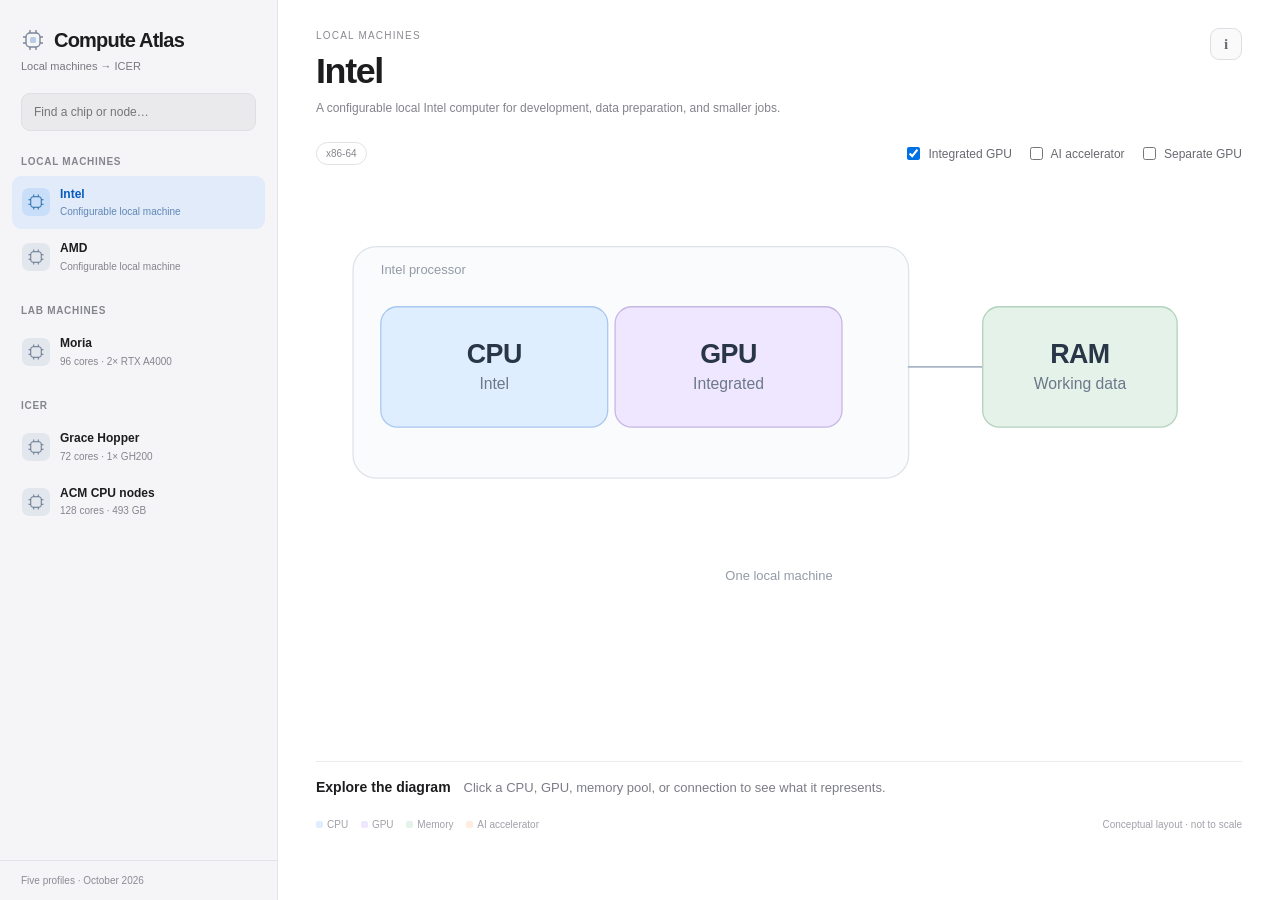
==== index.html @ ce99cd06 "Restore original atlas visual style for modular interface" ====
<!doctype html>
<html lang="en">
<head>
  <meta charset="utf-8">
  <meta name="viewport" content="width=device-width, initial-scale=1">
  <meta name="color-scheme" content="light">
  <meta name="description" content="An interactive reference for local and ICER compute hardware.">
  <title>Compute Atlas</title>
  <link rel="stylesheet" href="styles/atlas.css">
</head>
<body>
  <div class="app">
    <aside>
      <header class="sidebar-header">
        <a class="brand" href="./" aria-label="Compute Atlas home"><svg viewBox="0 0 24 24" fill="none" aria-hidden="true"><rect x="5" y="5" width="14" height="14" rx="4" stroke="#7b8799" stroke-width="1.4"/><rect x="9" y="9" width="6" height="6" rx="1.5" fill="#b7cce5"/><path d="M9 2v3m6-3v3M9 19v3m6-3v3M2 9h3m-3 6h3M19 9h3m-3 6h3" stroke="#7b8799" stroke-width="1.4"/></svg> Compute Atlas</a>
        <p>Local machines → ICER</p>
        <label class="search"><input id="search" type="search" placeholder="Find a chip or node…" aria-label="Find a computer" autocomplete="off"></label>
      </header>
      <nav id="computer-list" aria-label="Computers"><p class="loading">Loading computers…</p></nav>
      <footer>Five profiles · October 2026</footer>
    </aside>
    <main>
      <header class="page-header">
        <div><p class="eyebrow" id="computer-group"></p><h1 id="computer-name">Compute Atlas</h1><p class="summary" id="computer-summary"></p></div>
        <button id="details-button" class="secondary info" aria-label="Configuration details and sources">i</button>
      </header>
      <section id="controls" class="controls" hidden aria-label="Local machine options">
        <span class="architecture" id="architecture"></span>
        <label><input id="integrated-gpu" type="checkbox" checked> Integrated GPU</label>
        <label><input id="npu" type="checkbox"> AI accelerator</label>
        <label><input id="discrete-gpu" type="checkbox"> Separate GPU</label>
      </section>
      <section id="diagram" class="diagram" aria-label="Hardware architecture diagram"></section>
      <section id="inspector" class="inspector" aria-live="polite">
        <p class="eyebrow">Select a component</p><h2>Explore the diagram</h2><p>Click a CPU, GPU, memory pool, or connection to see what it represents.</p>
      </section>
      <footer class="main-footer"><span><i class="cpu"></i>CPU <i class="gpu"></i>GPU <i class="memory"></i>Memory <i class="accelerator"></i>AI accelerator</span><span>Conceptual layout · not to scale</span></footer>
    </main>
  </div>
  <dialog id="details-dialog"><button id="close-dialog" class="close" aria-label="Close">×</button><p class="eyebrow">Configuration details</p><h2 id="dialog-title"></h2><div id="dialog-content"></div></dialog>
  <script type="module" src="scripts/app.js"></script>
</body>
</html>
---- styles/atlas.css ----
:root {
  color-scheme: light;
  --ink: #1d1d1f;
  --muted: #77777f;
  --line: #e3e4e8;
  --blue: #0071e3;
  --cpu: #dfeeff;
  --gpu: #eee7ff;
  --memory: #e4f2e9;
  --accelerator: #ffecdf;
}

* { box-sizing: border-box; }
[hidden] { display: none !important; }
body {
  margin: 0;
  color: var(--ink);
  background: #fff;
  font: 14px/1.5 -apple-system, BlinkMacSystemFont, "Segoe UI", sans-serif;
}
button, input { font: inherit; }
button { cursor: pointer; color: inherit; }
button:focus-visible, input:focus-visible, a:focus-visible {
  outline: 3px solid #79b7f6;
  outline-offset: 3px;
}
.app { min-height: 100dvh; display: grid; grid-template-columns: 278px minmax(0, 1fr); align-items: start; }
aside {
  background: #f5f5f7;
  border-right: 1px solid var(--line);
  position: sticky;
  top: 0;
  height: 100dvh;
  display: flex;
  flex-direction: column;
  min-width: 0;
}
.sidebar-header { padding: 25px 21px 14px; }
.brand { display: flex; align-items: center; gap: 9px; color: var(--ink); font-size: 20px; font-weight: 600; letter-spacing: -.8px; text-decoration: none; }
.brand svg { width: 24px; height: 24px; flex-shrink: 0; }
.sidebar-header p { font-size: 11px; color: var(--muted); margin: 3px 0 18px; }
.search { display: block; }
.search input { width: 100%; border: 1px solid #dedfe4; background: #eaeaec; border-radius: 9px; padding: 9px 12px; color: var(--ink); font-size: 12px; }
nav { overflow: auto; flex: 1; min-height: 0; padding: 0 12px 16px; scrollbar-width: thin; scrollbar-color: #cccdd2 transparent; }
.group-title { margin: 0; padding: 9px 9px 6px; color: #85858e; font-size: 10px; font-weight: 600; letter-spacing: .7px; text-transform: uppercase; }
nav section { margin-bottom: 10px; }
.computer { display: flex; gap: 10px; align-items: center; text-align: left; width: 100%; border: 0; border-radius: 9px; background: transparent; padding: 10px; margin: 1px 0; transition: background .15s; }
.computer:hover { background: #e9eaee; }
.computer[aria-current=true] { background: #e1ebfa; color: #075bc0; }
.profile-icon { width: 28px; height: 28px; flex-shrink: 0; display: flex; align-items: center; justify-content: center; border-radius: 7px; background: #e2e7ed; color: #62738b; }
.profile-icon svg { width: 18px; height: 18px; }
.computer[aria-current=true] .profile-icon { background: #c9def8; color: #246aa8; }
.computer strong { display: block; font-size: 12px; font-weight: 550; line-height: 1.4; }
.computer small { display: block; color: #85858f; font-size: 10px; margin-top: 2px; }
.computer[aria-current=true] small { color: #6087b5; }
aside footer { padding: 12px 21px; border-top: 1px solid #e3e3e8; color: #8b8b94; font-size: 10px; }
main { min-width: 0; min-height: 100dvh; padding: 28px 38px 20px; }
.page-header { display: flex; justify-content: space-between; align-items: flex-start; gap: 20px; }
.eyebrow { font-size: 10px; letter-spacing: 1.2px; text-transform: uppercase; color: #8a8a93; margin: 0 0 7px; }
.page-header h1 { font-size: clamp(25px, 2.8vw, 39px); line-height: 1.18; font-weight: 550; letter-spacing: -1.35px; margin: 0 0 7px; }
.summary { color: #83838c; font-size: 12px; margin: 0; min-height: 19px; max-width: 760px; }
.secondary { border: 1px solid #dddfe4; border-radius: 9px; background: #fafafa; padding: 7px 10px; color: #6c6c75; font-size: 12px; flex-shrink: 0; }
.secondary:hover { background: #f1f3f7; }
.info { width: 32px; height: 32px; padding: 0; font-family: Georgia, serif; font-weight: bold; font-size: 15px; }
.controls { min-height: 47px; display: flex; align-items: center; gap: 18px; margin-top: 12px; flex-wrap: wrap; }
.controls label { font-size: 12px; color: #696972; cursor: pointer; white-space: nowrap; }
.controls input { accent-color: var(--blue); vertical-align: middle; margin: 0 5px 2px 0; }
.architecture { font-size: 10px; color: #86868e; border: 1px solid #e1e2e6; border-radius: 99px; padding: 3px 9px; margin-right: auto; }
.diagram { width: 100%; margin: 14px auto; max-width: 1100px; }
.diagram svg { display: block; width: 100%; height: auto; overflow: hidden; }
.part { cursor: pointer; outline: none; }
.part rect { stroke-width: 1.4; transition: stroke .2s, filter .2s; }
.part:hover > rect, .part:focus-visible > rect { stroke: #718eae; stroke-width: 2; }
.part text { pointer-events: none; font-family: inherit; fill: #293648; }
.part .label { font-size: 29px; font-weight: 550; letter-spacing: -.6px; }
.part .sub { font-size: 17px; fill: #6c788a; }
.wire { fill: none; stroke: #a9b5c4; stroke-width: 2; stroke-linejoin: round; stroke-linecap: round; }
.wire-label { font-family: inherit; font-size: 14px; fill: #939ba7; }
.cpu-box { fill: var(--cpu); stroke: #a9c8ef; }
.gpu-box { fill: var(--gpu); stroke: #c7b7e5; }
.memory-box { fill: var(--memory); stroke: #b4d2bd; }
.accelerator-box { fill: var(--accelerator); stroke: #e7c5ac; }
.frame { fill: #fafbfc; stroke: #dfe3e9; stroke-width: 1.4; }
.inspector { border-top: 1px solid #ececf0; padding-top: 15px; margin-top: 12px; display: flex; gap: 13px; align-items: baseline; min-height: 48px; }
.inspector .eyebrow { display: none; }
.inspector h2 { font-size: 14px; font-weight: 550; white-space: nowrap; margin: 0; }
.inspector p:last-child { font-size: 13px; color: #7c7c86; margin: 0; }
.main-footer { display: flex; justify-content: space-between; gap: 20px; color: #a0a0a8; font-size: 10px; margin-top: 8px; }
.main-footer i { display: inline-block; width: 7px; height: 7px; border-radius: 2px; margin: 0 4px 0 10px; }
.main-footer i:first-child { margin-left: 0; }
.cpu { background: var(--cpu); }
.gpu { background: var(--gpu); }
.memory { background: var(--memory); }
.accelerator { background: var(--accelerator); }
dialog { width: min(800px, 92vw); max-height: 85dvh; overflow: auto; border: 1px solid #dddfe5; border-radius: 20px; padding: 28px; color: #2b2b33; background: #fff; box-shadow: 0 25px 100px #0002; }
dialog::backdrop { background: #242b3745; backdrop-filter: blur(7px); }
dialog h2 { font-size: 27px; font-weight: 550; letter-spacing: -.7px; margin: 0 0 7px; }
.close { float: right; padding: 3px 10px; border: 0; background: transparent; font-size: 23px; }
.details-grid { display: grid; grid-template-columns: 35% 1fr; margin: 18px 0; }
.details-grid dt, .details-grid dd { margin: 0; padding: 8px 6px; border-bottom: 1px solid #eeeef2; font-size: 12px; }
.details-grid dt { color: #9999a2; }
.details-grid dd { color: #61616c; }
.dialog-note { font-size: 12px; color: #757580; line-height: 1.7; }
.source-link { color: #006bd3; font-size: 12px; }
.loading { color: #7e7e88; font-size: 12px; padding: 20px 10px; }
@media (min-width: 1700px) {
  main { padding: 35px 65px 25px; }
  .diagram { max-width: 1250px; }
  .computer strong { font-size: 13px; }
  .computer small { font-size: 11px; }
}
@media (max-width: 1000px) {
  .app { grid-template-columns: 240px minmax(0, 1fr); }
  main { padding: 23px 22px 18px; }
  .inspector { display: block; }
  .inspector h2 { margin-bottom: 3px; }
  .controls { gap: 10px; }
  .controls label { font-size: 11px; }
}
@media (max-width: 700px) {
  .app { display: block; }
  aside { position: static; height: auto; border-right: 0; border-bottom: 1px solid var(--line); }
  .sidebar-header { padding: 18px 16px 8px; }
  .sidebar-header p { margin-bottom: 12px; }
  nav { display: flex; overflow-x: auto; padding: 0 10px 10px; gap: 5px; }
  nav section { display: flex; flex-shrink: 0; margin: 0; }
  .group-title { display: none; }
  .computer { width: auto; white-space: nowrap; padding: 8px; }
  .computer small, aside footer { display: none; }
  main { padding: 20px 16px 16px; min-height: 0; }
  .page-header { gap: 10px; }
  .page-header h1 { font-size: 27px; }
  .summary { font-size: 11px; }
  .diagram { margin: 20px 0; }
  .part .label { font-size: 32px; }
  .part .sub { font-size: 21px; }
  .main-footer { flex-wrap: wrap; font-size: 9px; gap: 8px; }
  dialog { padding: 20px; }
}
@media (prefers-reduced-motion: reduce) {
  * { transition: none !important; animation: none !important; }
}
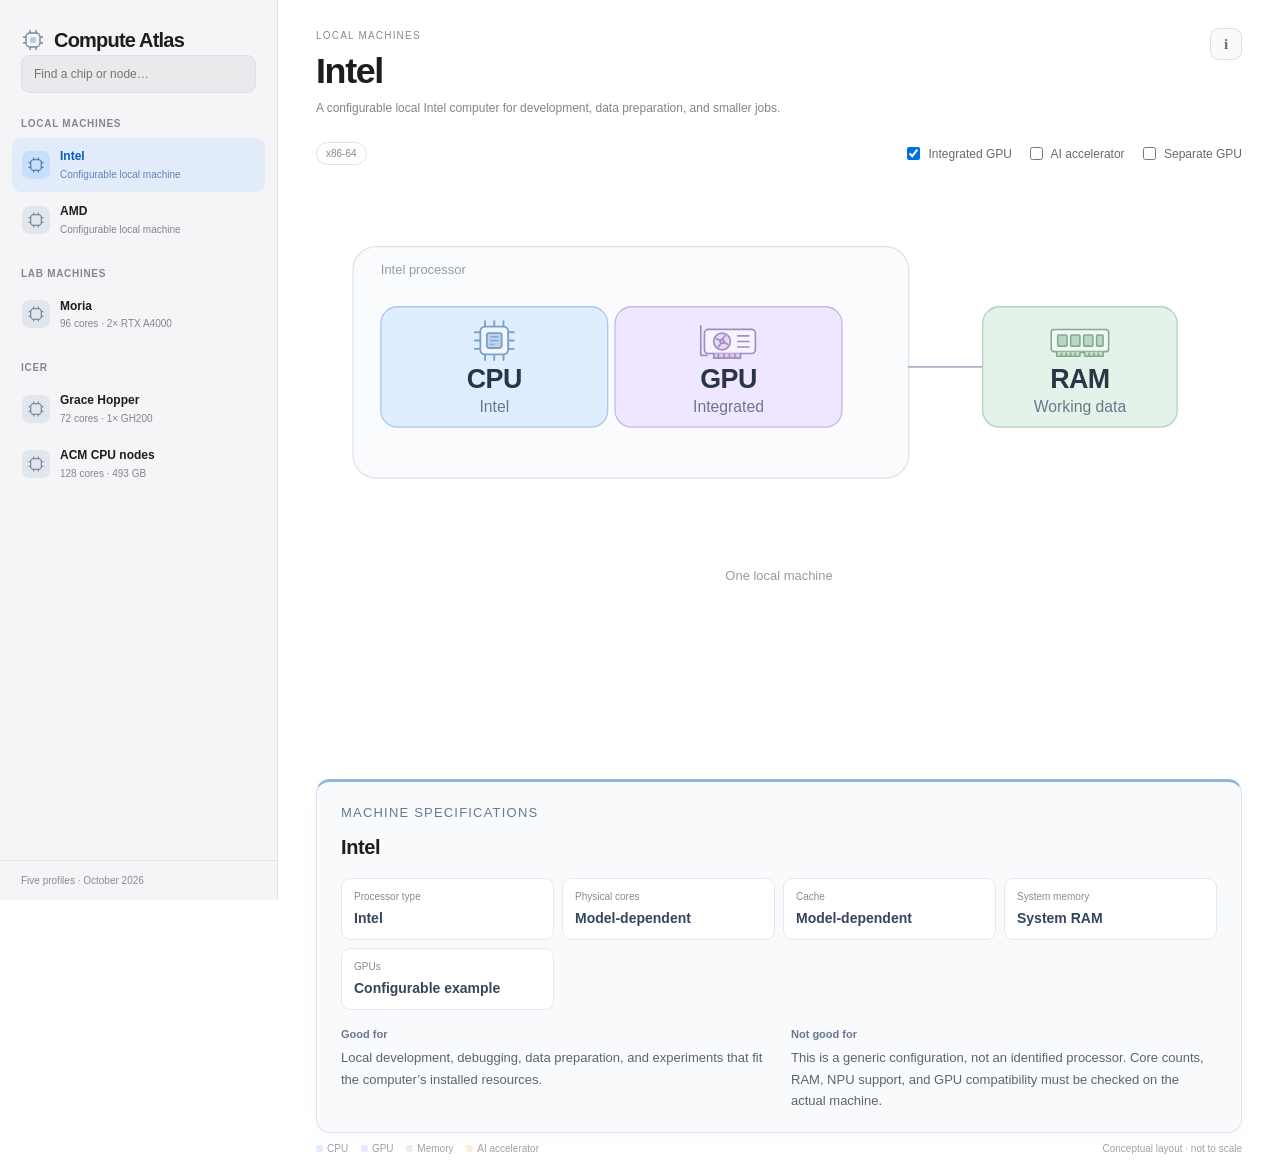
==== commit 08a0650f: "Add simple and detailed diagram view switch" ====
--- a/index.html
+++ b/index.html
@@ -1,5 +1,6 @@
 <!doctype html>
 <html lang="en">
+
 <head>
   <meta charset="utf-8">
   <meta name="viewport" content="width=device-width, initial-scale=1">
@@ -8,20 +9,32 @@
   <title>Compute Atlas</title>
   <link rel="stylesheet" href="styles/atlas.css">
 </head>
+
 <body>
   <div class="app">
     <aside>
       <header class="sidebar-header">
-        <a class="brand" href="./" aria-label="Compute Atlas home"><svg viewBox="0 0 24 24" fill="none" aria-hidden="true"><rect x="5" y="5" width="14" height="14" rx="4" stroke="#7b8799" stroke-width="1.4"/><rect x="9" y="9" width="6" height="6" rx="1.5" fill="#b7cce5"/><path d="M9 2v3m6-3v3M9 19v3m6-3v3M2 9h3m-3 6h3M19 9h3m-3 6h3" stroke="#7b8799" stroke-width="1.4"/></svg> Compute Atlas</a>
-        <p>Local machines → ICER</p>
-        <label class="search"><input id="search" type="search" placeholder="Find a chip or node…" aria-label="Find a computer" autocomplete="off"></label>
+        <a class="brand" href="./" aria-label="Compute Atlas home"><svg viewBox="0 0 24 24" fill="none"
+            aria-hidden="true">
+            <rect x="5" y="5" width="14" height="14" rx="4" stroke="#7b8799" stroke-width="1.4" />
+            <rect x="9" y="9" width="6" height="6" rx="1.5" fill="#b7cce5" />
+            <path d="M9 2v3m6-3v3M9 19v3m6-3v3M2 9h3m-3 6h3M19 9h3m-3 6h3" stroke="#7b8799" stroke-width="1.4" />
+          </svg> Compute Atlas</a>
+        <label class="search"><input id="search" type="search" placeholder="Find a chip or node…"
+            aria-label="Find a computer" autocomplete="off"></label>
       </header>
-      <nav id="computer-list" aria-label="Computers"><p class="loading">Loading computers…</p></nav>
+      <nav id="computer-list" aria-label="Computers">
+        <p class="loading">Loading computers…</p>
+      </nav>
       <footer>Five profiles · October 2026</footer>
     </aside>
     <main>
       <header class="page-header">
-        <div><p class="eyebrow" id="computer-group"></p><h1 id="computer-name">Compute Atlas</h1><p class="summary" id="computer-summary"></p></div>
+        <div>
+          <p class="eyebrow" id="computer-group"></p>
+          <h1 id="computer-name">Compute Atlas</h1>
+          <p class="summary" id="computer-summary"></p>
+        </div>
         <button id="details-button" class="secondary info" aria-label="Configuration details and sources">i</button>
       </header>
       <section id="controls" class="controls" hidden aria-label="Local machine options">
@@ -30,14 +43,29 @@
         <label><input id="npu" type="checkbox"> AI accelerator</label>
         <label><input id="discrete-gpu" type="checkbox"> Separate GPU</label>
       </section>
+      <div id="diagram-view-controls" class="diagram-view-controls" hidden>
+        <span>Diagram view</span>
+        <div class="view-switch" role="group" aria-label="Diagram detail level">
+          <button type="button" data-diagram-view="simple" aria-pressed="false">Simple</button>
+          <button type="button" data-diagram-view="detailed" aria-pressed="true">Detailed</button>
+        </div>
+      </div>
       <section id="diagram" class="diagram" aria-label="Hardware architecture diagram"></section>
       <section id="inspector" class="inspector" aria-live="polite">
-        <p class="eyebrow">Select a component</p><h2>Explore the diagram</h2><p>Click a CPU, GPU, memory pool, or connection to see what it represents.</p>
+        <p class="eyebrow">Select a component</p>
+        <h2>Explore the diagram</h2>
+        <p>Click a CPU, GPU, memory pool, or connection to see what it represents.</p>
       </section>
-      <footer class="main-footer"><span><i class="cpu"></i>CPU <i class="gpu"></i>GPU <i class="memory"></i>Memory <i class="accelerator"></i>AI accelerator</span><span>Conceptual layout · not to scale</span></footer>
+      <footer class="main-footer"><span><i class="cpu"></i>CPU <i class="gpu"></i>GPU <i class="memory"></i>Memory <i
+            class="accelerator"></i>AI accelerator</span><span>Conceptual layout · not to scale</span></footer>
     </main>
   </div>
-  <dialog id="details-dialog"><button id="close-dialog" class="close" aria-label="Close">×</button><p class="eyebrow">Configuration details</p><h2 id="dialog-title"></h2><div id="dialog-content"></div></dialog>
+  <dialog id="details-dialog"><button id="close-dialog" class="close" aria-label="Close">×</button>
+    <p class="eyebrow">Configuration details</p>
+    <h2 id="dialog-title"></h2>
+    <div id="dialog-content"></div>
+  </dialog>
   <script type="module" src="scripts/app.js"></script>
 </body>
+
 </html>
--- a/styles/atlas.css
+++ b/styles/atlas.css
@@ -66,25 +66,51 @@
 .controls label { font-size: 12px; color: #696972; cursor: pointer; white-space: nowrap; }
 .controls input { accent-color: var(--blue); vertical-align: middle; margin: 0 5px 2px 0; }
 .architecture { font-size: 10px; color: #86868e; border: 1px solid #e1e2e6; border-radius: 99px; padding: 3px 9px; margin-right: auto; }
+.diagram-view-controls { display: flex; align-items: center; justify-content: flex-end; gap: 12px; margin-top: 16px; color: #86868e; font-size: 11px; }
+.view-switch { display: flex; gap: 3px; padding: 3px; border: 1px solid #e2e5eb; border-radius: 9px; background: #f1f3f6; }
+.view-switch button { border: 0; border-radius: 6px; padding: 5px 13px; background: transparent; color: #85858f; font-size: 11px; }
+.view-switch button[aria-pressed=true] { background: #fff; color: #0868cc; box-shadow: 0 1px 4px #0001; }
 .diagram { width: 100%; margin: 14px auto; max-width: 1100px; }
 .diagram svg { display: block; width: 100%; height: auto; overflow: hidden; }
 .part { cursor: pointer; outline: none; }
 .part rect { stroke-width: 1.4; transition: stroke .2s, filter .2s; }
 .part:hover > rect, .part:focus-visible > rect { stroke: #718eae; stroke-width: 2; }
+.part.selected > rect { stroke: #5385be; stroke-width: 2.5; filter: drop-shadow(0 3px 8px #41688b18); }
 .part text { pointer-events: none; font-family: inherit; fill: #293648; }
+.component-icon { pointer-events: none; }
 .part .label { font-size: 29px; font-weight: 550; letter-spacing: -.6px; }
 .part .sub { font-size: 17px; fill: #6c788a; }
 .wire { fill: none; stroke: #a9b5c4; stroke-width: 2; stroke-linejoin: round; stroke-linecap: round; }
 .wire-label { font-family: inherit; font-size: 14px; fill: #939ba7; }
 .cpu-box { fill: var(--cpu); stroke: #a9c8ef; }
+.cpu-subsystem { fill: #edf5ff; stroke: #a9c8ef; stroke-width: 1.5; }
+.memory-subsystem { fill: #f1f8f3; stroke: #b4d2bd; stroke-width: 1.5; }
+.subsystem-title { font-family: inherit; font-size: 17px; font-weight: 550; fill: #536b84; pointer-events: none; }
+.fabric-link rect { fill: #d5e6fa; stroke: #a0bddd; }
+.fabric-link text { font-size: 14px; fill: #55799f; }
 .gpu-box { fill: var(--gpu); stroke: #c7b7e5; }
 .memory-box { fill: var(--memory); stroke: #b4d2bd; }
 .accelerator-box { fill: var(--accelerator); stroke: #e7c5ac; }
 .frame { fill: #fafbfc; stroke: #dfe3e9; stroke-width: 1.4; }
-.inspector { border-top: 1px solid #ececf0; padding-top: 15px; margin-top: 12px; display: flex; gap: 13px; align-items: baseline; min-height: 48px; }
+.inspector { border: 1px solid #dce5f0; border-top: 3px solid #8fb4df; border-radius: 14px; background: #f9fafc; padding: 20px 24px; margin-top: 12px; min-height: 48px; box-shadow: 0 4px 18px #223b5b06; }
+.inspector-heading { display: flex; justify-content: space-between; align-items: center; gap: 12px; margin-bottom: 8px; }
+.inspector .inspector-heading .eyebrow { display: block; margin: 0; color: #647a92; }
+.overview-button { border: 0; padding: 0; background: transparent; color: #006bd3; font-size: 11px; }
+.inspector-summary { display: block; }
+.component-facts { display: grid; grid-template-columns: repeat(4, minmax(0, 1fr)); gap: 8px; margin: 16px 0; }
+.component-facts > div { display: flex; flex-direction: column; background: #fff; border: 1px solid #e5e9ef; border-radius: 9px; padding: 10px 12px; }
+.component-facts dt { color: #858a94; font-size: 10px; margin-bottom: 4px; }
+.component-facts dd { margin: 0; color: #34465b; font-size: 14px; font-weight: 550; overflow-wrap: anywhere; }
+.workload-guidance { display: grid; grid-template-columns: 1fr 1fr; gap: 24px; }
+.inspector h3 { font-size: 11px; font-weight: 600; color: #647a92; margin: 0 0 5px; }
+.machine-context { margin-top: 15px; padding-top: 12px; border-top: 1px solid #e5e9ef; }
+.inspector-tidbit { margin-top: 10px; font-size: 12px; color: #7c7c86; }
+.inspector-tidbit summary { cursor: pointer; color: #647a92; width: fit-content; }
+.inspector-tidbit p { padding-top: 6px; }
+.inspector .inspector-hint { font-size: 11px; color: #9898a1; margin-top: 10px; }
 .inspector .eyebrow { display: none; }
-.inspector h2 { font-size: 14px; font-weight: 550; white-space: nowrap; margin: 0; }
-.inspector p:last-child { font-size: 13px; color: #7c7c86; margin: 0; }
+.inspector h2 { font-size: 20px; font-weight: 550; letter-spacing: -.4px; margin: 0 0 6px; }
+.inspector p { font-size: 13px; line-height: 1.65; color: #5c6470; margin: 0; }
 .main-footer { display: flex; justify-content: space-between; gap: 20px; color: #a0a0a8; font-size: 10px; margin-top: 8px; }
 .main-footer i { display: inline-block; width: 7px; height: 7px; border-radius: 2px; margin: 0 4px 0 10px; }
 .main-footer i:first-child { margin-left: 0; }
@@ -112,7 +138,8 @@
 @media (max-width: 1000px) {
   .app { grid-template-columns: 240px minmax(0, 1fr); }
   main { padding: 23px 22px 18px; }
-  .inspector { display: block; }
+  .inspector-summary { display: block; }
+  .component-facts { grid-template-columns: repeat(2, minmax(0, 1fr)); }
   .inspector h2 { margin-bottom: 3px; }
   .controls { gap: 10px; }
   .controls label { font-size: 11px; }
@@ -135,6 +162,8 @@
   .part .label { font-size: 32px; }
   .part .sub { font-size: 21px; }
   .main-footer { flex-wrap: wrap; font-size: 9px; gap: 8px; }
+  .inspector { padding: 16px; }
+  .workload-guidance { grid-template-columns: 1fr; gap: 14px; }
   dialog { padding: 20px; }
 }
 @media (prefers-reduced-motion: reduce) {
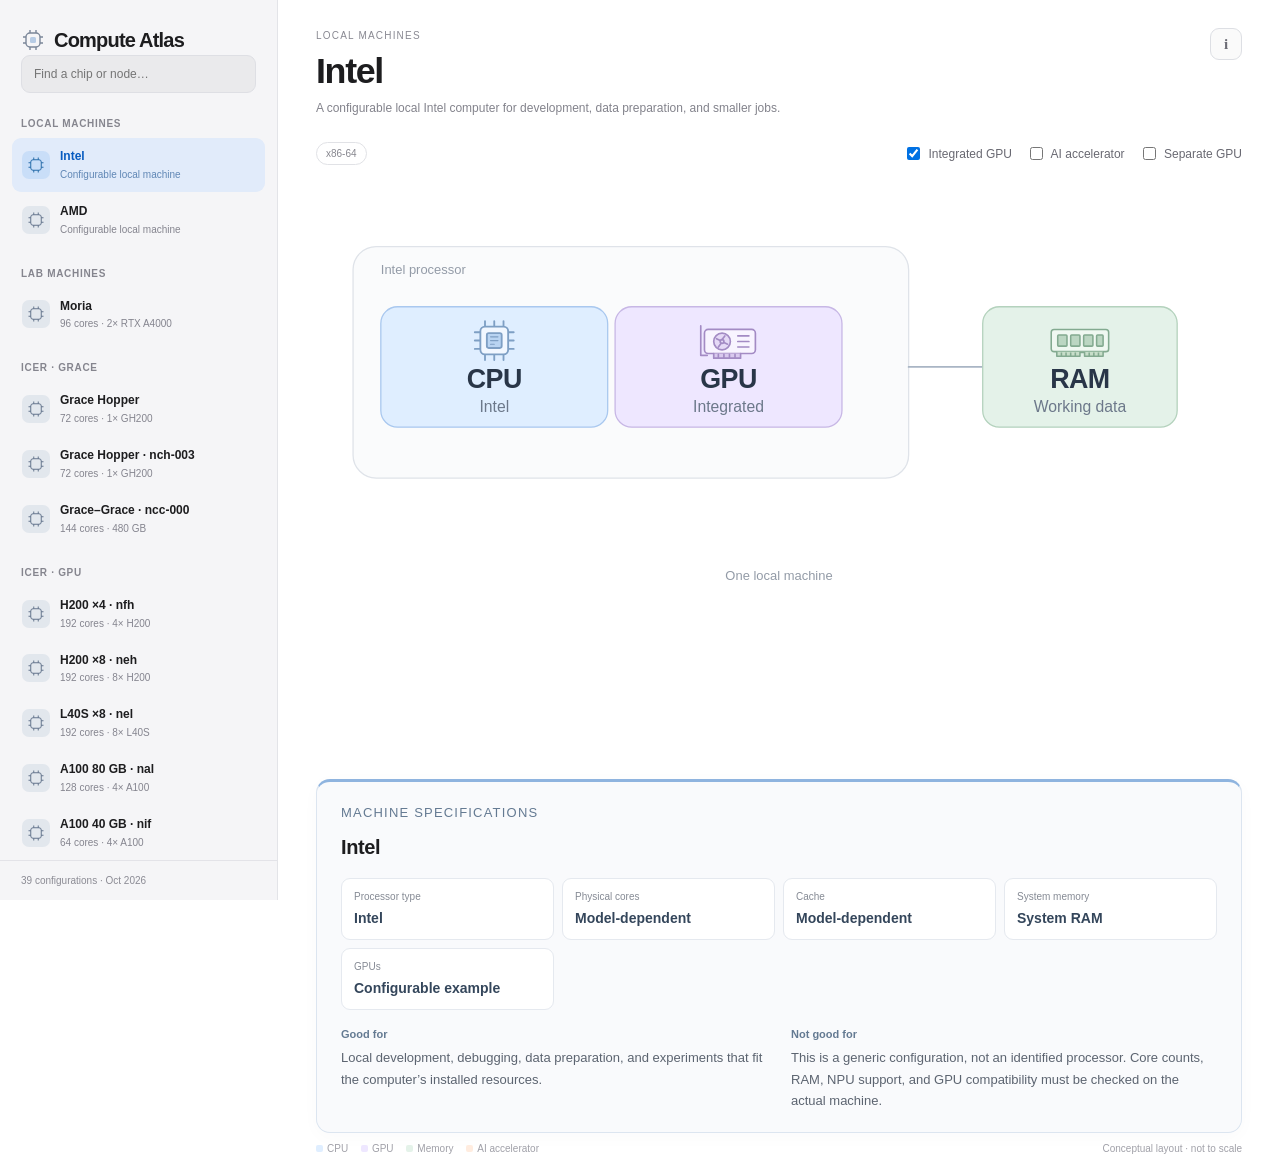
==== commit f777053c: "Add complete published ICER hardware inventory and profile checks" ====
--- a/index.html
+++ b/index.html
@@ -26,7 +26,7 @@
       <nav id="computer-list" aria-label="Computers">
         <p class="loading">Loading computers…</p>
       </nav>
-      <footer>Five profiles · October 2026</footer>
+      <footer id="profile-count">Loading configurations…</footer>
     </aside>
     <main>
       <header class="page-header">
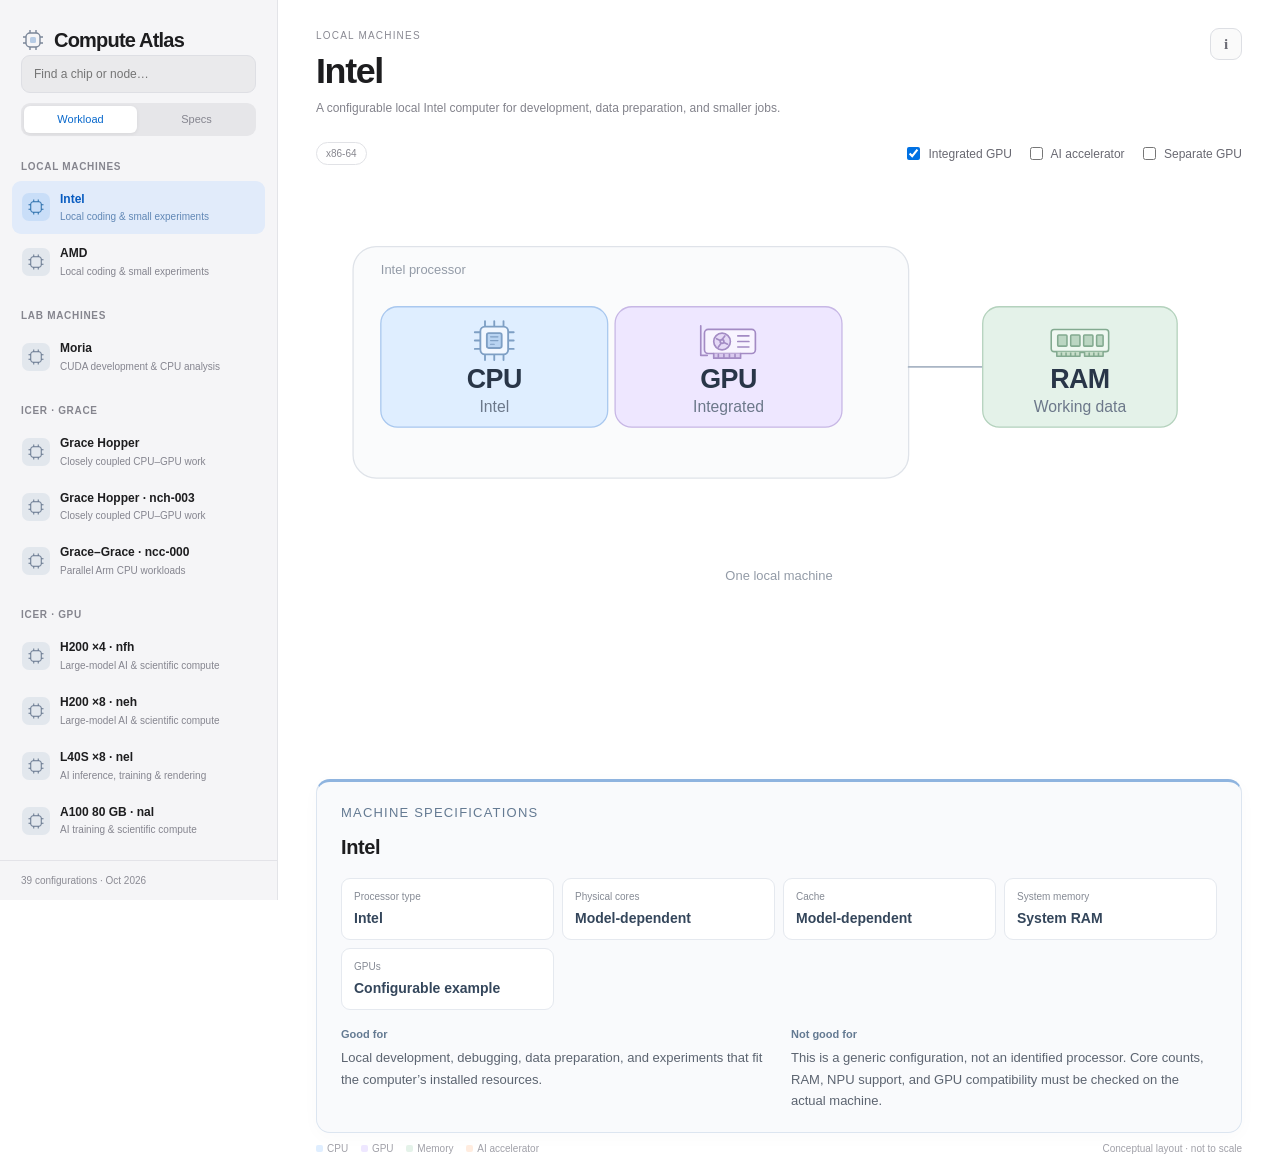
==== commit 30221f44: "Add workload and specification sidebar subtitle modes" ====
--- a/index.html
+++ b/index.html
@@ -22,6 +22,10 @@
           </svg> Compute Atlas</a>
         <label class="search"><input id="search" type="search" placeholder="Find a chip or node…"
             aria-label="Find a computer" autocomplete="off"></label>
+        <div id="sidebar-mode-controls" class="view-switch sidebar-mode" role="group" aria-label="Sidebar subtitle style">
+          <button type="button" data-sidebar-mode="workload" aria-pressed="true">Workload</button>
+          <button type="button" data-sidebar-mode="specs" aria-pressed="false">Specs</button>
+        </div>
       </header>
       <nav id="computer-list" aria-label="Computers">
         <p class="loading">Loading computers…</p>
--- a/styles/atlas.css
+++ b/styles/atlas.css
@@ -70,6 +70,9 @@
 .view-switch { display: flex; gap: 3px; padding: 3px; border: 1px solid #e2e5eb; border-radius: 9px; background: #f1f3f6; }
 .view-switch button { border: 0; border-radius: 6px; padding: 5px 13px; background: transparent; color: #85858f; font-size: 11px; }
 .view-switch button[aria-pressed=true] { background: #fff; color: #0868cc; box-shadow: 0 1px 4px #0001; }
+.sidebar-mode { margin-top: 10px; background: #e6e6e9; border: 0; }
+.sidebar-mode button { flex: 1; }
+.computer > span:last-child { min-width: 0; }
 .diagram { width: 100%; margin: 14px auto; max-width: 1100px; }
 .diagram svg { display: block; width: 100%; height: auto; overflow: hidden; }
 .part { cursor: pointer; outline: none; }
@@ -153,7 +156,8 @@
   nav section { display: flex; flex-shrink: 0; margin: 0; }
   .group-title { display: none; }
   .computer { width: auto; white-space: nowrap; padding: 8px; }
-  .computer small, aside footer { display: none; }
+  aside footer { display: none; }
+  .computer small { display: block; white-space: normal; max-width: 190px; }
   main { padding: 20px 16px 16px; min-height: 0; }
   .page-header { gap: 10px; }
   .page-header h1 { font-size: 27px; }
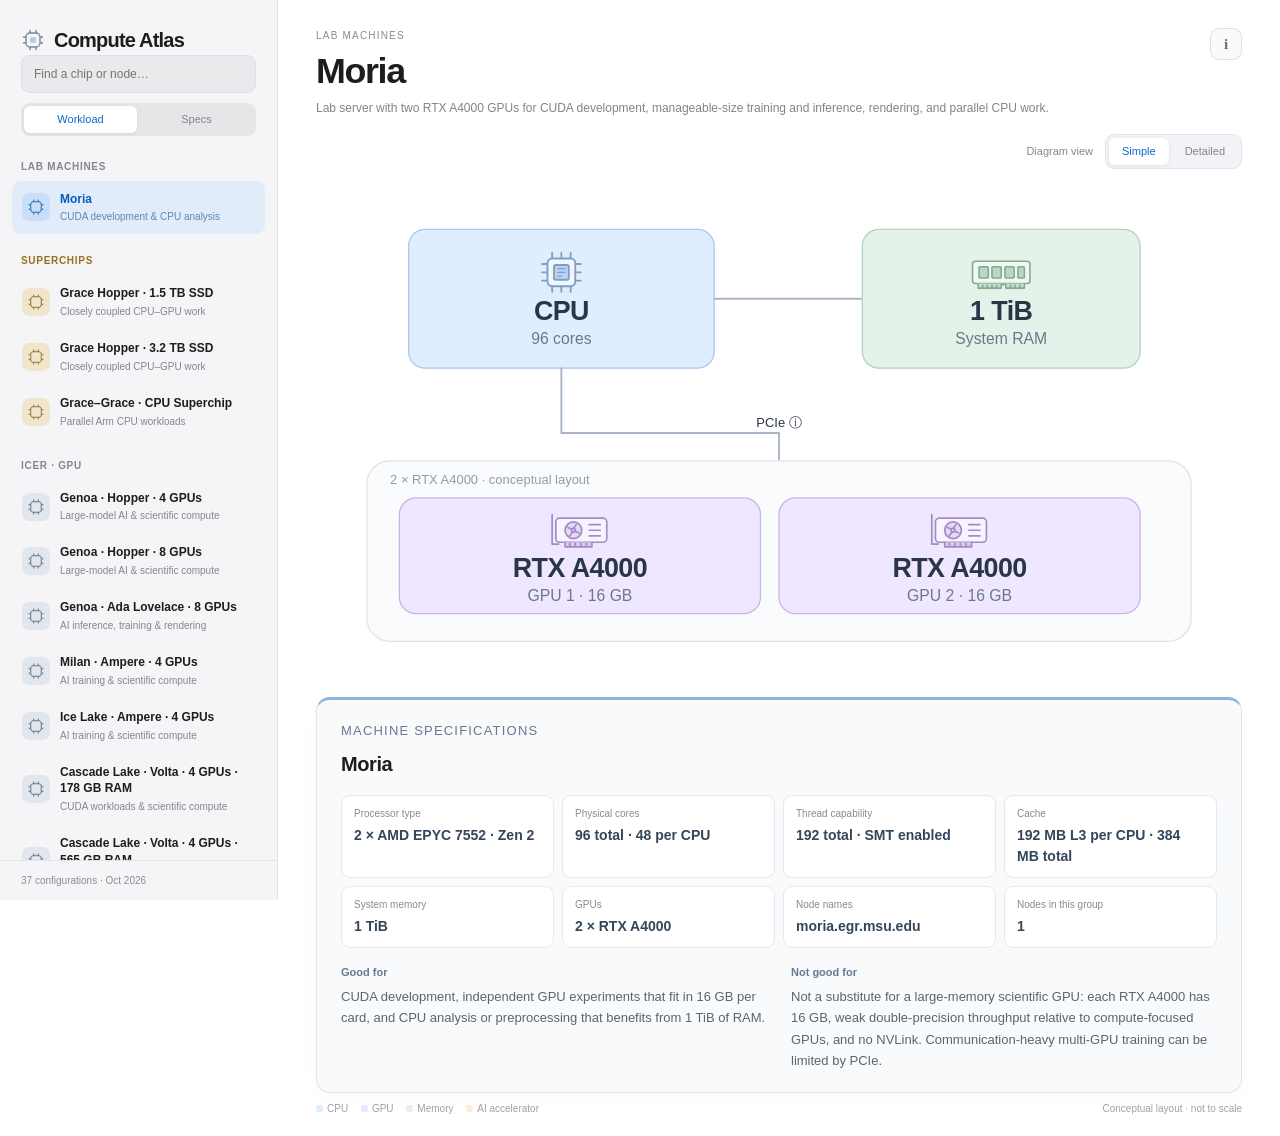
==== commit 941a31f3: "Default diagrams to simplified view" ====
--- a/index.html
+++ b/index.html
@@ -50,8 +50,8 @@
       <div id="diagram-view-controls" class="diagram-view-controls" hidden>
         <span>Diagram view</span>
         <div class="view-switch" role="group" aria-label="Diagram detail level">
-          <button type="button" data-diagram-view="simple" aria-pressed="false">Simple</button>
-          <button type="button" data-diagram-view="detailed" aria-pressed="true">Detailed</button>
+          <button type="button" data-diagram-view="simple" aria-pressed="true">Simple</button>
+          <button type="button" data-diagram-view="detailed" aria-pressed="false">Detailed</button>
         </div>
       </div>
       <section id="diagram" class="diagram" aria-label="Hardware architecture diagram"></section>
--- a/styles/atlas.css
+++ b/styles/atlas.css
@@ -43,6 +43,11 @@
 .search input { width: 100%; border: 1px solid #dedfe4; background: #eaeaec; border-radius: 9px; padding: 9px 12px; color: var(--ink); font-size: 12px; }
 nav { overflow: auto; flex: 1; min-height: 0; padding: 0 12px 16px; scrollbar-width: thin; scrollbar-color: #cccdd2 transparent; }
 .group-title { margin: 0; padding: 9px 9px 6px; color: #85858e; font-size: 10px; font-weight: 600; letter-spacing: .7px; text-transform: uppercase; }
+.superchip-group .group-title { color: #96701d; }
+.superchip-group .profile-icon { background: #f0e6ce; color: #967127; }
+.superchip-group .computer[aria-current=true] { background: linear-gradient(120deg, #f2e5c1, #fff9e9); color: #775618; }
+.superchip-group .computer[aria-current=true] .profile-icon { background: #e9d6a6; color: #85601b; }
+.superchip-group .computer[aria-current=true] small { color: #907644; }
 nav section { margin-bottom: 10px; }
 .computer { display: flex; gap: 10px; align-items: center; text-align: left; width: 100%; border: 0; border-radius: 9px; background: transparent; padding: 10px; margin: 1px 0; transition: background .15s; }
 .computer:hover { background: #e9eaee; }
@@ -95,6 +100,12 @@
 .memory-box { fill: var(--memory); stroke: #b4d2bd; }
 .accelerator-box { fill: var(--accelerator); stroke: #e7c5ac; }
 .frame { fill: #fafbfc; stroke: #dfe3e9; stroke-width: 1.4; }
+.superchip-diagram .frame { fill: url(#superchip-gold); stroke: #ceb573; stroke-width: 1.5; }
+.superchip-diagram .cpu-box { fill: url(#grace-blue); stroke: #91b7df; }
+.superchip-diagram .gpu-box { fill: url(#hopper-purple); stroke: #b296d4; }
+.superchip-diagram .memory-box { fill: url(#memory-green); stroke: #98bfa4; }
+.superchip-diagram .cpu-subsystem { fill: #f0f6ff; stroke: #b1c9e5; }
+.superchip-diagram .subsystem-title { fill: #846b36; }
 .inspector { border: 1px solid #dce5f0; border-top: 3px solid #8fb4df; border-radius: 14px; background: #f9fafc; padding: 20px 24px; margin-top: 12px; min-height: 48px; box-shadow: 0 4px 18px #223b5b06; }
 .inspector-heading { display: flex; justify-content: space-between; align-items: center; gap: 12px; margin-bottom: 8px; }
 .inspector .inspector-heading .eyebrow { display: block; margin: 0; color: #647a92; }
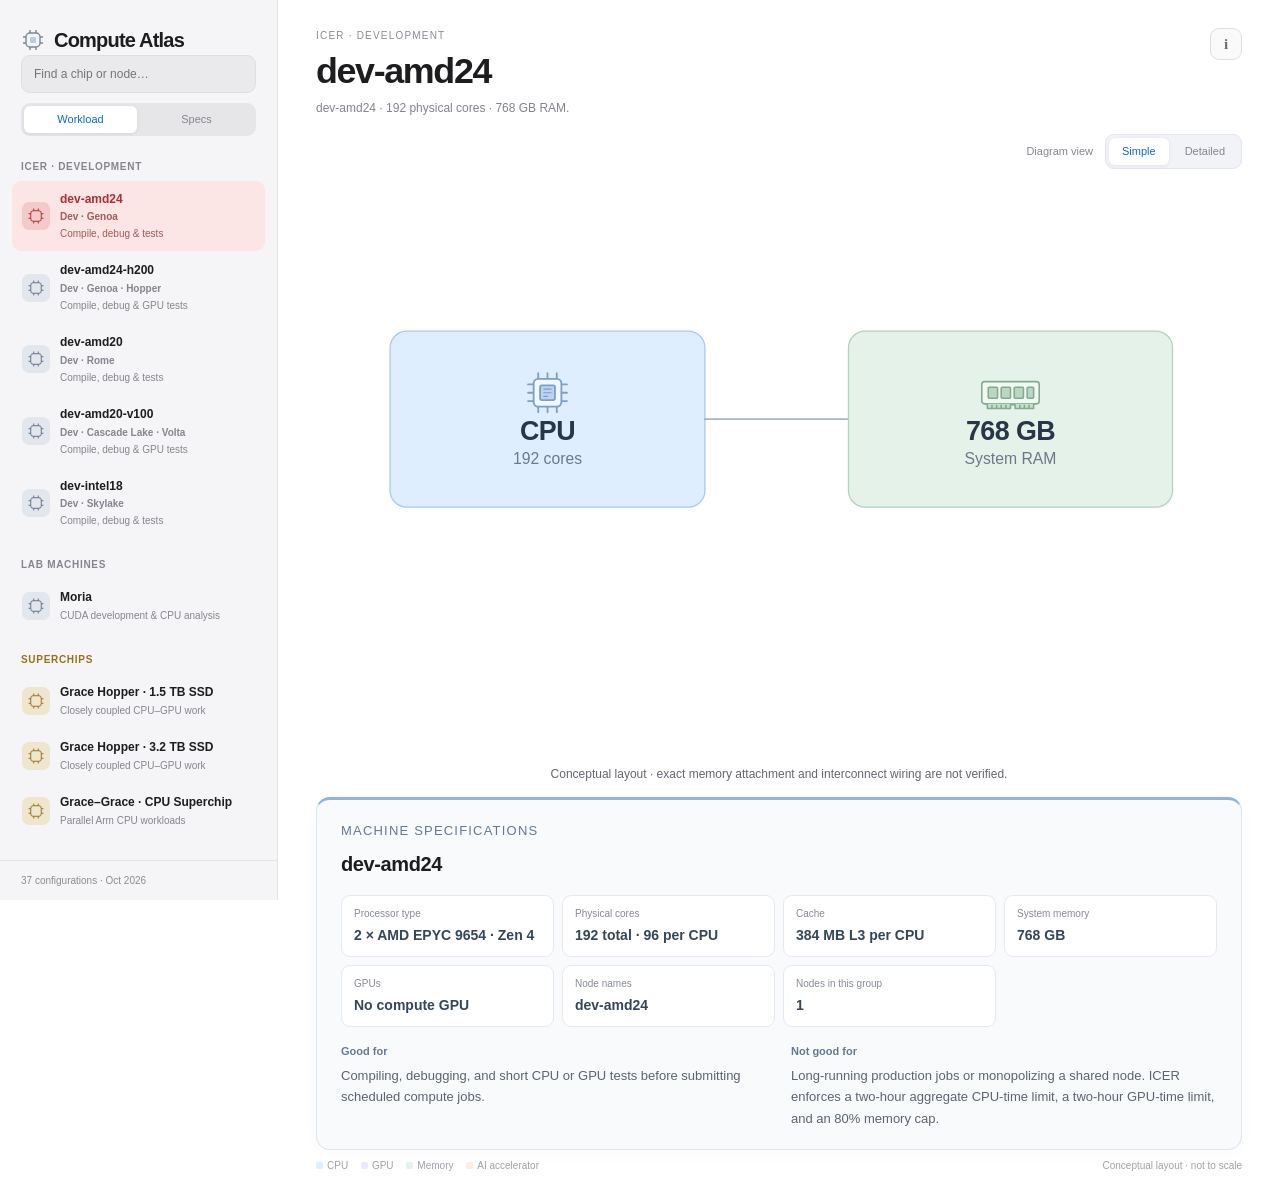
==== commit 78d3bc95: "Prototype Hopper usage tab with resource builder and Slurm templates" ====
--- a/index.html
+++ b/index.html
@@ -55,11 +55,16 @@
         </div>
       </div>
       <section id="diagram" class="diagram" aria-label="Hardware architecture diagram"></section>
+      <div id="machine-tabs" class="machine-tabs" role="tablist" aria-label="Machine information" hidden>
+        <button id="specs-tab" type="button" role="tab" aria-selected="true" aria-controls="inspector" data-machine-tab="specs">Machine specs</button>
+        <button id="usage-tab" type="button" role="tab" aria-selected="false" aria-controls="usage-panel" tabindex="-1" data-machine-tab="usage">How to use this computer</button>
+      </div>
       <section id="inspector" class="inspector" aria-live="polite">
         <p class="eyebrow">Select a component</p>
         <h2>Explore the diagram</h2>
         <p>Click a CPU, GPU, memory pool, or connection to see what it represents.</p>
       </section>
+      <section id="usage-panel" class="inspector usage-panel" role="tabpanel" aria-labelledby="usage-tab" hidden></section>
       <footer class="main-footer"><span><i class="cpu"></i>CPU <i class="gpu"></i>GPU <i class="memory"></i>Memory <i
             class="accelerator"></i>AI accelerator</span><span>Conceptual layout · not to scale</span></footer>
     </main>
--- a/styles/atlas.css
+++ b/styles/atlas.css
@@ -58,6 +58,13 @@
 .computer strong { display: block; font-size: 12px; font-weight: 550; line-height: 1.4; }
 .computer small { display: block; color: #85858f; font-size: 10px; margin-top: 2px; }
 .computer[aria-current=true] small { color: #6087b5; }
+.computer .profile-subname { font-weight: 600; margin-bottom: 2px; }
+[data-group="ICER · GPU"] { --selected-bg: #eee3fa; --selected-text: #7135a0; --selected-icon-bg: #dfcaf2; --selected-muted: #81579f; }
+[data-group="ICER · Data Machine"] { --selected-bg: #fff0df; --selected-text: #9b4c0d; --selected-icon-bg: #f8d9b6; --selected-muted: #94663b; }
+[data-group="ICER · Development"] { --selected-bg: #fce5e5; --selected-text: #ac3030; --selected-icon-bg: #f3caca; --selected-muted: #a15b5b; }
+:is([data-group="ICER · GPU"], [data-group="ICER · Data Machine"], [data-group="ICER · Development"]) .computer[aria-current=true] { background: var(--selected-bg); color: var(--selected-text); }
+:is([data-group="ICER · GPU"], [data-group="ICER · Data Machine"], [data-group="ICER · Development"]) .computer[aria-current=true] .profile-icon { background: var(--selected-icon-bg); color: var(--selected-text); }
+:is([data-group="ICER · GPU"], [data-group="ICER · Data Machine"], [data-group="ICER · Development"]) .computer[aria-current=true] small { color: var(--selected-muted); }
 aside footer { padding: 12px 21px; border-top: 1px solid #e3e3e8; color: #8b8b94; font-size: 10px; }
 main { min-width: 0; min-height: 100dvh; padding: 28px 38px 20px; }
 .page-header { display: flex; justify-content: space-between; align-items: flex-start; gap: 20px; }
@@ -80,6 +87,7 @@
 .computer > span:last-child { min-width: 0; }
 .diagram { width: 100%; margin: 14px auto; max-width: 1100px; }
 .diagram svg { display: block; width: 100%; height: auto; overflow: hidden; }
+.topology-note { margin: 8px 16px; color: #656570; font-size: 12px; line-height: 1.5; text-align: center; }
 .part { cursor: pointer; outline: none; }
 .part rect { stroke-width: 1.4; transition: stroke .2s, filter .2s; }
 .part:hover > rect, .part:focus-visible > rect { stroke: #718eae; stroke-width: 2; }
@@ -125,6 +133,29 @@
 .inspector .eyebrow { display: none; }
 .inspector h2 { font-size: 20px; font-weight: 550; letter-spacing: -.4px; margin: 0 0 6px; }
 .inspector p { font-size: 13px; line-height: 1.65; color: #5c6470; margin: 0; }
+.machine-tabs { display: flex; gap: 4px; padding: 0 10px; border-bottom: 1px solid #dce1e8; margin-top: 24px; }
+.machine-tabs button { border: 1px solid transparent; border-bottom: 0; border-radius: 12px 12px 0 0; padding: 12px 18px; background: #eef0f4; color: #737986; font: inherit; font-size: 12px; }
+.machine-tabs button[aria-selected=true] { background: #f6f8fb; color: #34465b; border-color: #dce1e8; box-shadow: 0 2px #f6f8fb; }
+.machine-tabs:not([hidden]) + .inspector, .usage-panel { margin-top: 0; border-top-width: 1px; border-top-left-radius: 0; border-top-right-radius: 0; }
+.resource-builder { max-width: 780px; margin: 4px auto 24px; text-align: center; }
+.resource-fields { display: grid; grid-template-columns: repeat(4, minmax(0, 1fr)); gap: 12px; margin: 22px 0 14px; text-align: left; }
+.resource-fields label { display: flex; flex-direction: column; gap: 7px; font-size: 11px; color: #64758b; }
+.resource-fields label:last-child { grid-column: 1 / -1; max-width: 290px; width: 100%; justify-self: center; }
+.resource-fields input { width: 100%; min-width: 0; padding: 11px; background: white; border: 1px solid #d6dee9; border-radius: 8px; color: #34465b; font: inherit; font-size: 14px; }
+.resource-fields input:focus { outline: 2px solid #9bbce8; outline-offset: 2px; }
+.usage-panel .resource-hint, .usage-panel .usage-policy { color: #747d8a; font-size: 12px; }
+.usage-modes { display: inline-flex; margin-top: 20px; }
+.usage-code-heading { display: flex; align-items: center; justify-content: space-between; gap: 12px; margin-bottom: 10px; }
+.usage-panel h3 { font-size: 14px; }
+.usage-panel pre { padding: 18px; background: #202b3d; color: #e1ebfa; border-radius: 10px; overflow-x: auto; font-size: 12px; line-height: 1.7; }
+.usage-panel code { font-family: ui-monospace, SFMono-Regular, Menlo, monospace; }
+.usage-panel .usage-policy, .usage-panel .usage-sources { margin-top: 18px; }
+.usage-sources a { color: #006bd3; }
+.dev-route { border: 1px solid #ecd5d5; background: #fff8f8; padding: 18px; border-radius: 12px; margin-bottom: 22px; }
+.usage-panel .usage-error { color: #a33232; padding: 15px 0; }
+.usage-panel button:disabled { opacity: .45; cursor: not-allowed; }
+.usage-panel #copy-status { color: #376d4b; font-size: 12px; }
+[hidden] { display: none !important; }
 .main-footer { display: flex; justify-content: space-between; gap: 20px; color: #a0a0a8; font-size: 10px; margin-top: 8px; }
 .main-footer i { display: inline-block; width: 7px; height: 7px; border-radius: 2px; margin: 0 4px 0 10px; }
 .main-footer i:first-child { margin-left: 0; }
@@ -159,6 +190,9 @@
   .controls label { font-size: 11px; }
 }
 @media (max-width: 700px) {
+  .resource-fields { grid-template-columns: repeat(2, minmax(0, 1fr)); }
+  .machine-tabs { padding: 0; }
+  .machine-tabs button { padding: 12px 10px; }
   .app { display: block; }
   aside { position: static; height: auto; border-right: 0; border-bottom: 1px solid var(--line); }
   .sidebar-header { padding: 18px 16px 8px; }
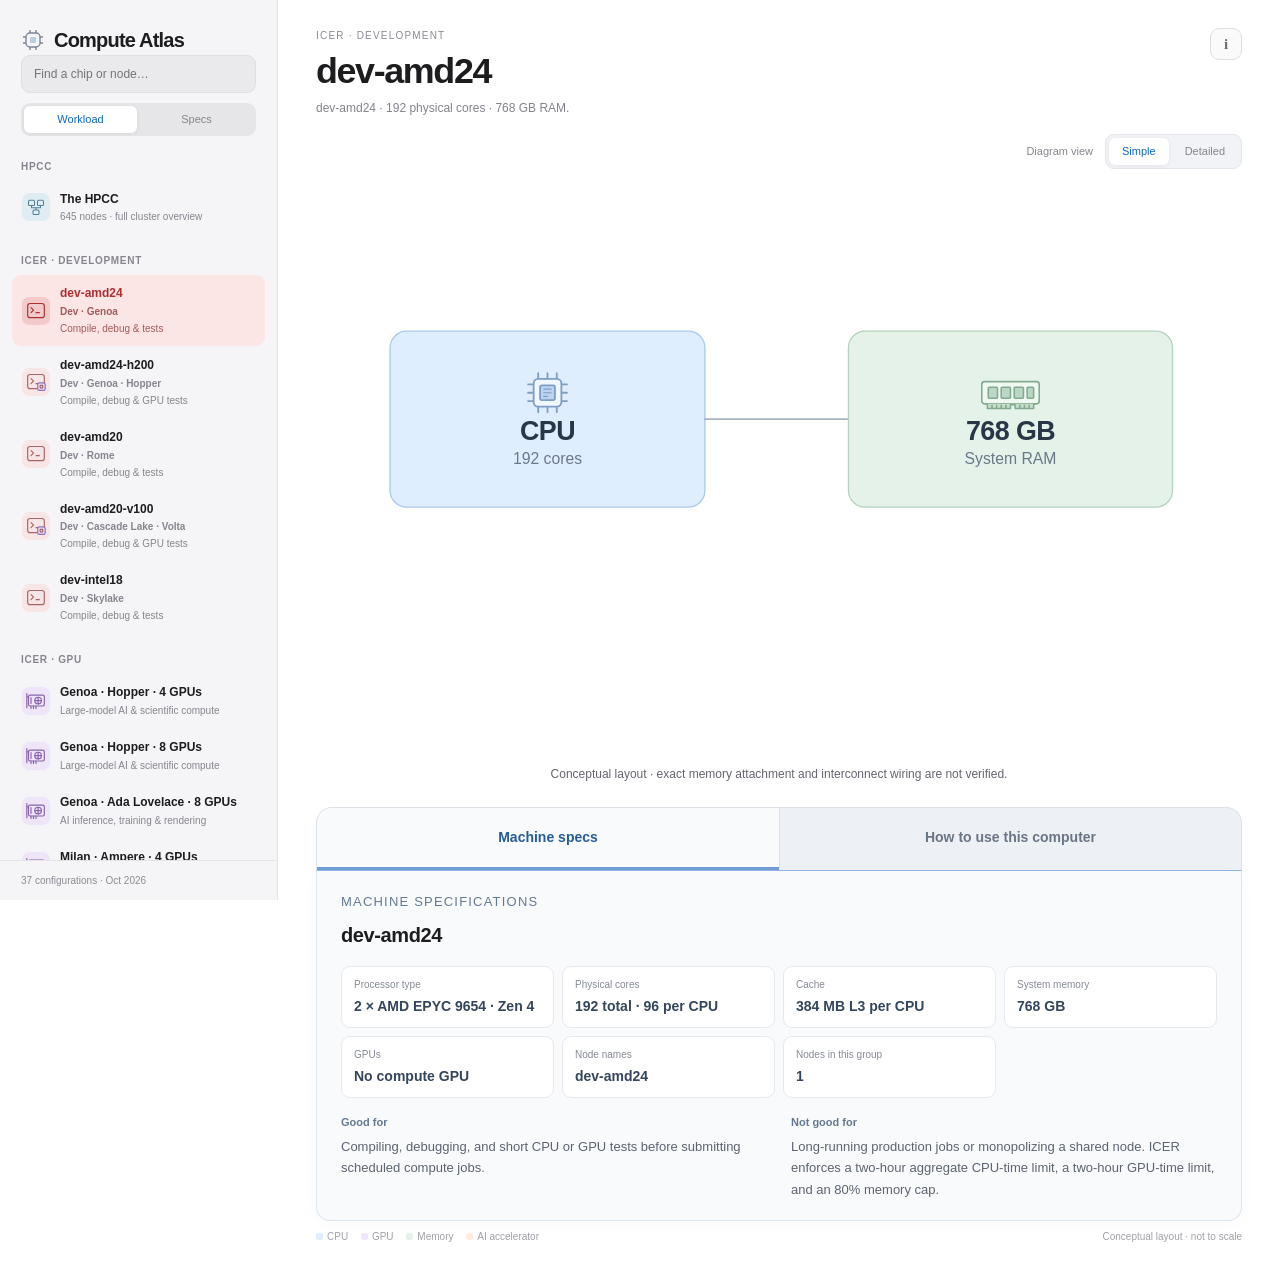
==== commit 6df1b283: "Add HPCC overview with one shared-diagram miniature per physical node" ====
--- a/index.html
+++ b/index.html
@@ -36,11 +36,12 @@
       <header class="page-header">
         <div>
           <p class="eyebrow" id="computer-group"></p>
-          <h1 id="computer-name">Compute Atlas</h1>
+          <h1 id="computer-name" tabindex="-1">Compute Atlas</h1>
           <p class="summary" id="computer-summary"></p>
         </div>
         <button id="details-button" class="secondary info" aria-label="Configuration details and sources">i</button>
       </header>
+      <section id="cluster-panel" class="cluster-panel" aria-label="HPCC cluster inventory" hidden></section>
       <section id="controls" class="controls" hidden aria-label="Local machine options">
         <span class="architecture" id="architecture"></span>
         <label><input id="integrated-gpu" type="checkbox" checked> Integrated GPU</label>
--- a/styles/atlas.css
+++ b/styles/atlas.css
@@ -54,10 +54,21 @@
 .computer[aria-current=true] { background: #e1ebfa; color: #075bc0; }
 .profile-icon { width: 28px; height: 28px; flex-shrink: 0; display: flex; align-items: center; justify-content: center; border-radius: 7px; background: #e2e7ed; color: #62738b; }
 .profile-icon svg { width: 18px; height: 18px; }
+.profile-icon .sidebar-symbol { width: 20px; height: 20px; }
+.sidebar-grace-chip { fill: #d4e7fc; stroke: #658db9; }
+.sidebar-hopper-chip, .sidebar-gpu-badge { fill: #e8dcfa; stroke: #9171ba; }
+[data-group="ICER · CPU"] .profile-icon { background: #e1ebf8; color: #527aa8; }
+[data-group="ICER · GPU"] .profile-icon { background: #eee5f8; color: #8864ac; }
+[data-group="ICER · Data Machine"] .profile-icon { background: #fbecd9; color: #aa713e; }
+[data-group="ICER · Development"] .profile-icon { background: #f8e5e5; color: #a76565; }
+.pickaxe-glyph { width: 20px; height: 20px; background: currentColor; -webkit-mask: url("../assets/icons/pickaxe.svg") center / contain no-repeat; mask: url("../assets/icons/pickaxe.svg") center / contain no-repeat; }
 .computer[aria-current=true] .profile-icon { background: #c9def8; color: #246aa8; }
 .computer strong { display: block; font-size: 12px; font-weight: 550; line-height: 1.4; }
 .computer small { display: block; color: #85858f; font-size: 10px; margin-top: 2px; }
 .computer[aria-current=true] small { color: #6087b5; }
+.computer[data-id="moria"][aria-current=true] { background: linear-gradient(120deg, #dce0e5, #f4f5f7, #e2e5e9); color: #454c57; }
+.computer[data-id="moria"][aria-current=true] .profile-icon { background: #cdd2d9; color: #505966; }
+.computer[data-id="moria"][aria-current=true] small { color: #626b77; }
 .computer .profile-subname { font-weight: 600; margin-bottom: 2px; }
 [data-group="ICER · GPU"] { --selected-bg: #eee3fa; --selected-text: #7135a0; --selected-icon-bg: #dfcaf2; --selected-muted: #81579f; }
 [data-group="ICER · Data Machine"] { --selected-bg: #fff0df; --selected-text: #9b4c0d; --selected-icon-bg: #f8d9b6; --selected-muted: #94663b; }
@@ -88,6 +99,34 @@
 .diagram { width: 100%; margin: 14px auto; max-width: 1100px; }
 .diagram svg { display: block; width: 100%; height: auto; overflow: hidden; }
 .topology-note { margin: 8px 16px; color: #656570; font-size: 12px; line-height: 1.5; text-align: center; }
+.cluster-panel { margin: 28px 0; }
+.cluster-stats { display: grid; grid-template-columns: repeat(4, minmax(0, 1fr)); gap: 12px; }
+.cluster-stats > div { padding: 20px; border: 1px solid #dce5ef; border-radius: 14px; background: linear-gradient(140deg, #eff5fd, #fafcff); }
+.cluster-stats strong { display: block; color: #355d8c; font-size: 28px; font-weight: 550; letter-spacing: -.8px; }
+.cluster-stats span { color: #6b7c91; font-size: 11px; }
+.cluster-note { margin: 18px 0 8px; color: #747e8b; font-size: 12px; line-height: 1.7; }
+.cluster-hint { margin: 0 0 28px; color: #526e90; font-size: 12px; }
+.cluster-definitions { position: absolute; overflow: hidden; pointer-events: none; }
+.cluster-group { --cluster-accent: #527cae; --cluster-tint: #f0f5fc; margin: 30px 0; }
+.cluster-group[data-cluster-group="ICER · GPU"] { --cluster-accent: #8962aa; --cluster-tint: #f5f0fb; }
+.cluster-group[data-cluster-group="ICER · Development"] { --cluster-accent: #b06b6b; --cluster-tint: #fcf2f2; }
+.cluster-group[data-cluster-group="ICER · Data Machine"] { --cluster-accent: #af7a40; --cluster-tint: #fff7ec; }
+.cluster-group[data-cluster-group="ICER · Superchips"] { --cluster-accent: #a1813b; --cluster-tint: #fffbef; }
+.cluster-group > h2 { display: flex; align-items: center; justify-content: space-between; gap: 16px; margin: 0 0 16px; padding: 12px 16px; border-left: 3px solid var(--cluster-accent); border-radius: 0 10px 10px 0; background: var(--cluster-tint); color: var(--cluster-accent); font-size: 17px; font-weight: 550; }
+.cluster-group > h2 span { font-size: 12px; font-weight: 400; }
+.cluster-configuration { padding: 18px; margin: 12px 0; border: 1px solid #e4e8ee; border-radius: 14px; }
+.cluster-configuration > header { display: flex; align-items: baseline; flex-wrap: wrap; gap: 6px 18px; margin-bottom: 14px; }
+.cluster-configuration h3 { margin: 0; color: #40516a; font-size: 13px; font-weight: 600; }
+.cluster-configuration > header > span { color: #7d8794; font-size: 11px; }
+.cluster-node-grid { display: grid; grid-template-columns: repeat(auto-fill, minmax(112px, 1fr)); gap: 8px; }
+.cluster-node { min-width: 0; min-height: 100px; padding: 6px 5px 9px; border: 1px solid #e4e9f0; border-radius: 10px; background: #fafbfd; transition: background .15s, border-color .15s, box-shadow .15s; }
+.cluster-node:hover { background: var(--cluster-tint); border-color: var(--cluster-accent); box-shadow: 0 3px 10px #243b5510; }
+.cluster-node svg { display: block; width: 100%; height: 78px; pointer-events: none; }
+.cluster-node span { display: block; color: #687a90; font: 10px ui-monospace, SFMono-Regular, Menlo, monospace; overflow-wrap: anywhere; }
+[data-group="HPCC"] .profile-icon { color: #4f8096; background: #dfedf2; }
+[data-group="HPCC"] .computer[aria-current=true] { color: #276277; background: #dceef3; }
+[data-group="HPCC"] .computer[aria-current=true] .profile-icon { color: #306c82; background: #c8e2eb; }
+[data-group="HPCC"] .computer[aria-current=true] small { color: #5b8190; }
 .part { cursor: pointer; outline: none; }
 .part rect { stroke-width: 1.4; transition: stroke .2s, filter .2s; }
 .part:hover > rect, .part:focus-visible > rect { stroke: #718eae; stroke-width: 2; }
@@ -133,28 +172,90 @@
 .inspector .eyebrow { display: none; }
 .inspector h2 { font-size: 20px; font-weight: 550; letter-spacing: -.4px; margin: 0 0 6px; }
 .inspector p { font-size: 13px; line-height: 1.65; color: #5c6470; margin: 0; }
-.machine-tabs { display: flex; gap: 4px; padding: 0 10px; border-bottom: 1px solid #dce1e8; margin-top: 24px; }
-.machine-tabs button { border: 1px solid transparent; border-bottom: 0; border-radius: 12px 12px 0 0; padding: 12px 18px; background: #eef0f4; color: #737986; font: inherit; font-size: 12px; }
-.machine-tabs button[aria-selected=true] { background: #f6f8fb; color: #34465b; border-color: #dce1e8; box-shadow: 0 2px #f6f8fb; }
+.machine-tabs { display: grid; grid-template-columns: 1fr 1fr; gap: 0; padding: 0; border: 1px solid #dce1e8; border-bottom: 0; border-radius: 16px 16px 0 0; overflow: hidden; margin-top: 24px; background: #edf0f5; }
+.machine-tabs button { min-height: 62px; min-width: 0; border: 0; border-bottom: 3px solid transparent; padding: 16px 12px; background: transparent; color: #697485; font: inherit; font-weight: 550; font-size: 14px; transition: background .15s, color .15s; }
+.machine-tabs button + button { border-left: 1px solid #dce1e8; }
+.machine-tabs button:hover { background: #e4eaf3; color: #2e527f; }
+.machine-tabs button[aria-selected=true] { background: #f9fafc; color: #245c9a; border-bottom-color: #729ed5; }
+.machine-tabs button:focus-visible, .usage-panel button:focus-visible, .usage-policy summary:focus-visible { outline: 3px solid #729ed5; outline-offset: -4px; }
 .machine-tabs:not([hidden]) + .inspector, .usage-panel { margin-top: 0; border-top-width: 1px; border-top-left-radius: 0; border-top-right-radius: 0; }
-.resource-builder { max-width: 780px; margin: 4px auto 24px; text-align: center; }
-.resource-fields { display: grid; grid-template-columns: repeat(4, minmax(0, 1fr)); gap: 12px; margin: 22px 0 14px; text-align: left; }
-.resource-fields label { display: flex; flex-direction: column; gap: 7px; font-size: 11px; color: #64758b; }
-.resource-fields label:last-child { grid-column: 1 / -1; max-width: 290px; width: 100%; justify-self: center; }
-.resource-fields input { width: 100%; min-width: 0; padding: 11px; background: white; border: 1px solid #d6dee9; border-radius: 8px; color: #34465b; font: inherit; font-size: 14px; }
-.resource-fields input:focus { outline: 2px solid #9bbce8; outline-offset: 2px; }
+.usage-panel { padding: 30px; background: linear-gradient(180deg, #f9fbff, #f6f8fb); }
+.resource-builder { max-width: 900px; margin: 4px auto 28px; text-align: center; }
+.whole-node-control { margin: 0 auto 18px; max-width: 620px; text-align: left; border: 1px solid #dfe5ee; border-radius: 12px; background: #f3f6fa; }
+.whole-node-control summary { cursor: pointer; min-height: 44px; padding: 14px 16px; color: #64758b; font-size: 12px; }
+.whole-node-control summary:focus-visible { outline: 3px solid #729ed5; outline-offset: -4px; border-radius: 12px; }
+.whole-node-options { padding: 0 16px 16px; }
+.whole-node-control button { min-height: 48px; padding: 12px 22px; border: 1px solid #c8d9ee; border-radius: 12px; background: #fff; color: #345e91; font: inherit; font-size: 14px; font-weight: 550; }
+.whole-node-control button span { margin-left: 14px; }
+.whole-node-control button:hover { background: #edf4ff; }
+.whole-node-control button[aria-pressed=true] { background: #e1edfc; border-color: #83a8d6; }
+.usage-panel .whole-node-control p { margin-top: 10px; font-size: 12px; }
+.usage-panel .whole-node-warning { padding: 12px 14px; border: 1px solid #ead5ad; border-radius: 9px; background: #fff7e8; color: #886026; }
+.resource-fields input:disabled { color: #65768b; opacity: 1; cursor: not-allowed; }
+.usage-kicker { display: block; margin-bottom: 8px; color: #7487a1; font-size: 10px; font-weight: 650; letter-spacing: 1.3px; }
+.usage-panel .resource-builder h2 { font-size: 25px; margin-bottom: 8px; }
+.resource-fields { display: grid; grid-template-columns: repeat(4, minmax(0, 1fr)); gap: 14px; margin: 26px 0 18px; text-align: left; }
+.resource-field { min-width: 0; }
+.resource-field label { display: block; margin: 0 0 9px 2px; font-size: 12px; font-weight: 550; color: #52657e; }
+.resource-field:last-child { grid-column: 1 / -1; max-width: 320px; width: 100%; justify-self: center; }
+.resource-stepper, .resource-input { display: flex; align-items: center; min-height: 54px; background: #fff; border: 1px solid #d5dfec; border-radius: 12px; box-shadow: 0 2px 5px #243b5505; }
+.resource-stepper { padding: 4px; }
+.resource-fields input { width: 100%; min-width: 0; min-height: 44px; padding: 10px; background: transparent; border: 0; border-radius: 8px; color: #2e4562; font: inherit; font-size: 16px; }
+.resource-fields select { width: 100%; min-width: 0; min-height: 52px; padding: 10px; border: 0; border-radius: 12px; background: #fff; color: #2e4562; font: inherit; font-size: 15px; }
+.resource-fields select:focus-visible { outline: 2px solid #9bbce8; outline-offset: -2px; }
+.usage-panel .usage-notice { padding: 16px; margin: 16px 0 20px; border: 1px solid #cfdef1; border-radius: 12px; background: #edf4fd; color: #456180; text-align: left; }
+.usage-notice p + p { margin-top: 10px; }
+.usage-notice pre { margin-top: 12px; }
+.grace-guide { margin-top: 22px; padding: 24px; border: 1px solid #ddd6bc; border-radius: 16px; background: #fffdf7; }
+.grace-guide > p { margin: 12px 0; }
+.grace-guide .usage-code-heading { margin: 22px 0 12px; }
+.usage-panel #copy-grace-setup { min-height: 46px; padding: 12px 16px; border: 1px solid #d8cba2; border-radius: 10px; color: #78612e; background: #fff7df; white-space: nowrap; }
+.usage-panel #copy-grace-setup:hover { background: #f5e9c6; }
+.dev-route p + p { margin-top: 12px; }
+.resource-stepper input { padding: 4px 0; text-align: center; appearance: textfield; -moz-appearance: textfield; }
+.resource-stepper input::-webkit-inner-spin-button, .resource-stepper input::-webkit-outer-spin-button { -webkit-appearance: none; margin: 0; }
+.resource-stepper button { flex: 0 0 44px; min-height: 44px; border: 0; border-radius: 8px; background: #edf2f9; color: #45668e; font-size: 22px; }
+.resource-stepper button:hover { background: #dce8f8; color: #1c518e; }
+.resource-fields input:focus { outline: 2px solid #9bbce8; outline-offset: -2px; }
+.resource-stepper:focus-within, .resource-input:focus-within { border-color: #83a8d6; }
 .usage-panel .resource-hint, .usage-panel .usage-policy { color: #747d8a; font-size: 12px; }
-.usage-modes { display: inline-flex; margin-top: 20px; }
-.usage-code-heading { display: flex; align-items: center; justify-content: space-between; gap: 12px; margin-bottom: 10px; }
-.usage-panel h3 { font-size: 14px; }
-.usage-panel pre { padding: 18px; background: #202b3d; color: #e1ebfa; border-radius: 10px; overflow-x: auto; font-size: 12px; line-height: 1.7; }
+.usage-modes { display: grid; grid-template-columns: 1fr 1fr; gap: 10px; max-width: 620px; margin: 26px auto 0; padding: 6px; background: #e9eef6; border: 1px solid #dfe6ef; border-radius: 16px; }
+.usage-modes button { min-height: 76px; padding: 14px 10px; border: 1px solid transparent; border-radius: 11px; background: transparent; color: #64758d; font: inherit; transition: background .15s, box-shadow .15s; }
+.usage-modes button strong { display: block; font-size: 15px; font-weight: 600; }
+.usage-modes button span { display: block; font-size: 11px; margin-top: 6px; }
+.usage-modes button:hover { background: #f4f7fc; }
+.usage-modes button[aria-pressed=true] { color: #28598e; background: #fff; border-color: #c6d8ef; box-shadow: 0 3px 10px #22497612; }
+#usage-output { max-width: 980px; margin: auto; }
+.generated-job { padding: 24px; background: #fff; border: 1px solid #dde5f0; border-radius: 18px; box-shadow: 0 6px 24px #223b5b05; }
+.usage-code-heading { display: flex; align-items: center; justify-content: space-between; gap: 12px; margin-bottom: 18px; }
+.usage-panel h3 { font-size: 17px; color: #344a67; margin-bottom: 6px; }
+.usage-code-heading .usage-kicker { margin-bottom: 5px; }
+.usage-panel #copy-usage { min-height: 46px; padding: 12px 18px; border: 1px solid #c8d9ee; border-radius: 10px; background: #eef5ff; color: #2b5f99; font-size: 13px; font-weight: 550; white-space: nowrap; }
+.usage-panel #copy-usage:hover:not(:disabled) { background: #dcecff; border-color: #9bbce8; }
+.usage-panel #copy-usage span { margin-left: 8px; font-size: 17px; }
+.usage-terminal { overflow: hidden; border: 1px solid #26354b; border-radius: 12px; background: #202b3d; }
+.terminal-title { display: flex; align-items: center; gap: 18px; padding: 12px 18px; background: #29364b; color: #c3cfe0; font: 11px ui-monospace, SFMono-Regular, Menlo, monospace; }
+.terminal-title span { color: #71839e; font-size: 10px; letter-spacing: 3px; }
+.usage-panel pre { margin: 0; padding: 20px; background: #202b3d; color: #e1ebfa; border-radius: 10px; overflow-x: auto; font-size: 13px; line-height: 1.8; }
 .usage-panel code { font-family: ui-monospace, SFMono-Regular, Menlo, monospace; }
-.usage-panel .usage-policy, .usage-panel .usage-sources { margin-top: 18px; }
-.usage-sources a { color: #006bd3; }
-.dev-route { border: 1px solid #ecd5d5; background: #fff8f8; padding: 18px; border-radius: 12px; margin-bottom: 22px; }
+.usage-steps { display: grid; grid-template-columns: repeat(3, minmax(0, 1fr)); gap: 20px; list-style: none; counter-reset: usage-step; padding: 22px 0 0; margin: 0; }
+.usage-steps li { counter-increment: usage-step; position: relative; padding-left: 34px; }
+.usage-steps li::before { content: counter(usage-step); position: absolute; left: 0; top: 0; display: grid; place-items: center; width: 25px; height: 25px; border-radius: 50%; background: #eaf1fb; color: #4c74a3; font-size: 11px; font-weight: 600; }
+.usage-steps strong { display: block; color: #415873; font-size: 12px; margin-bottom: 6px; }
+.usage-steps span { display: block; color: #707b8a; font-size: 12px; line-height: 1.7; overflow-wrap: anywhere; }
+.usage-steps code { color: #375f90; }
+.usage-panel .usage-policy { margin-top: 20px; padding: 0 16px; border: 1px solid #dfe5ee; border-radius: 12px; background: #f1f4f9; }
+.usage-policy summary { cursor: pointer; padding: 16px 0; min-height: 48px; color: #5c6d83; font-size: 12px; font-weight: 550; }
+.usage-policy p { padding: 0 0 16px; }
+.usage-sources { display: flex; flex-wrap: wrap; justify-content: center; gap: 8px; margin-top: 18px; }
+.usage-sources a { display: inline-flex; align-items: center; min-height: 44px; padding: 10px 14px; border-radius: 9px; color: #607b9d; font-size: 12px; text-decoration: none; }
+.usage-sources a:hover { color: #245c9a; background: #e8eff9; }
+.dev-route { border: 1px solid #ecdada; background: #fff9f9; padding: 22px; border-radius: 16px; margin-top: 20px; }
+.dev-route pre { margin: 14px 0; }
 .usage-panel .usage-error { color: #a33232; padding: 15px 0; }
 .usage-panel button:disabled { opacity: .45; cursor: not-allowed; }
 .usage-panel #copy-status { color: #376d4b; font-size: 12px; }
+.usage-panel #copy-status:not(:empty) { padding-top: 12px; }
 [hidden] { display: none !important; }
 .main-footer { display: flex; justify-content: space-between; gap: 20px; color: #a0a0a8; font-size: 10px; margin-top: 8px; }
 .main-footer i { display: inline-block; width: 7px; height: 7px; border-radius: 2px; margin: 0 4px 0 10px; }
@@ -181,6 +282,9 @@
   .computer small { font-size: 11px; }
 }
 @media (max-width: 1000px) {
+  .cluster-stats { grid-template-columns: repeat(2, minmax(0, 1fr)); }
+  .resource-fields { grid-template-columns: repeat(2, minmax(0, 1fr)); }
+  .usage-steps { grid-template-columns: 1fr; gap: 16px; }
   .app { grid-template-columns: 240px minmax(0, 1fr); }
   main { padding: 23px 22px 18px; }
   .inspector-summary { display: block; }
@@ -190,9 +294,20 @@
   .controls label { font-size: 11px; }
 }
 @media (max-width: 700px) {
+  .cluster-configuration { padding: 12px; }
+  .cluster-node-grid { grid-template-columns: repeat(auto-fill, minmax(100px, 1fr)); }
+  .cluster-stats > div { padding: 14px; }
   .resource-fields { grid-template-columns: repeat(2, minmax(0, 1fr)); }
   .machine-tabs { padding: 0; }
-  .machine-tabs button { padding: 12px 10px; }
+  .machine-tabs button { padding: 14px 10px; font-size: 12px; }
+  .usage-panel { padding: 20px 12px; }
+  .generated-job { padding: 16px 12px; }
+  .usage-modes { gap: 4px; }
+  .usage-modes button span { font-size: 10px; }
+  .usage-panel .resource-builder h2 { font-size: 22px; }
+  .usage-code-heading { align-items: flex-start; }
+  .usage-panel h3 { font-size: 15px; }
+  .usage-panel #copy-usage { padding: 10px 12px; }
   .app { display: block; }
   aside { position: static; height: auto; border-right: 0; border-bottom: 1px solid var(--line); }
   .sidebar-header { padding: 18px 16px 8px; }
@@ -215,6 +330,10 @@
   .workload-guidance { grid-template-columns: 1fr; gap: 14px; }
   dialog { padding: 20px; }
 }
+@media (max-width: 420px) {
+  .resource-fields { grid-template-columns: 1fr; }
+  .usage-code-heading { flex-wrap: wrap; }
+}
 @media (prefers-reduced-motion: reduce) {
   * { transition: none !important; animation: none !important; }
 }
